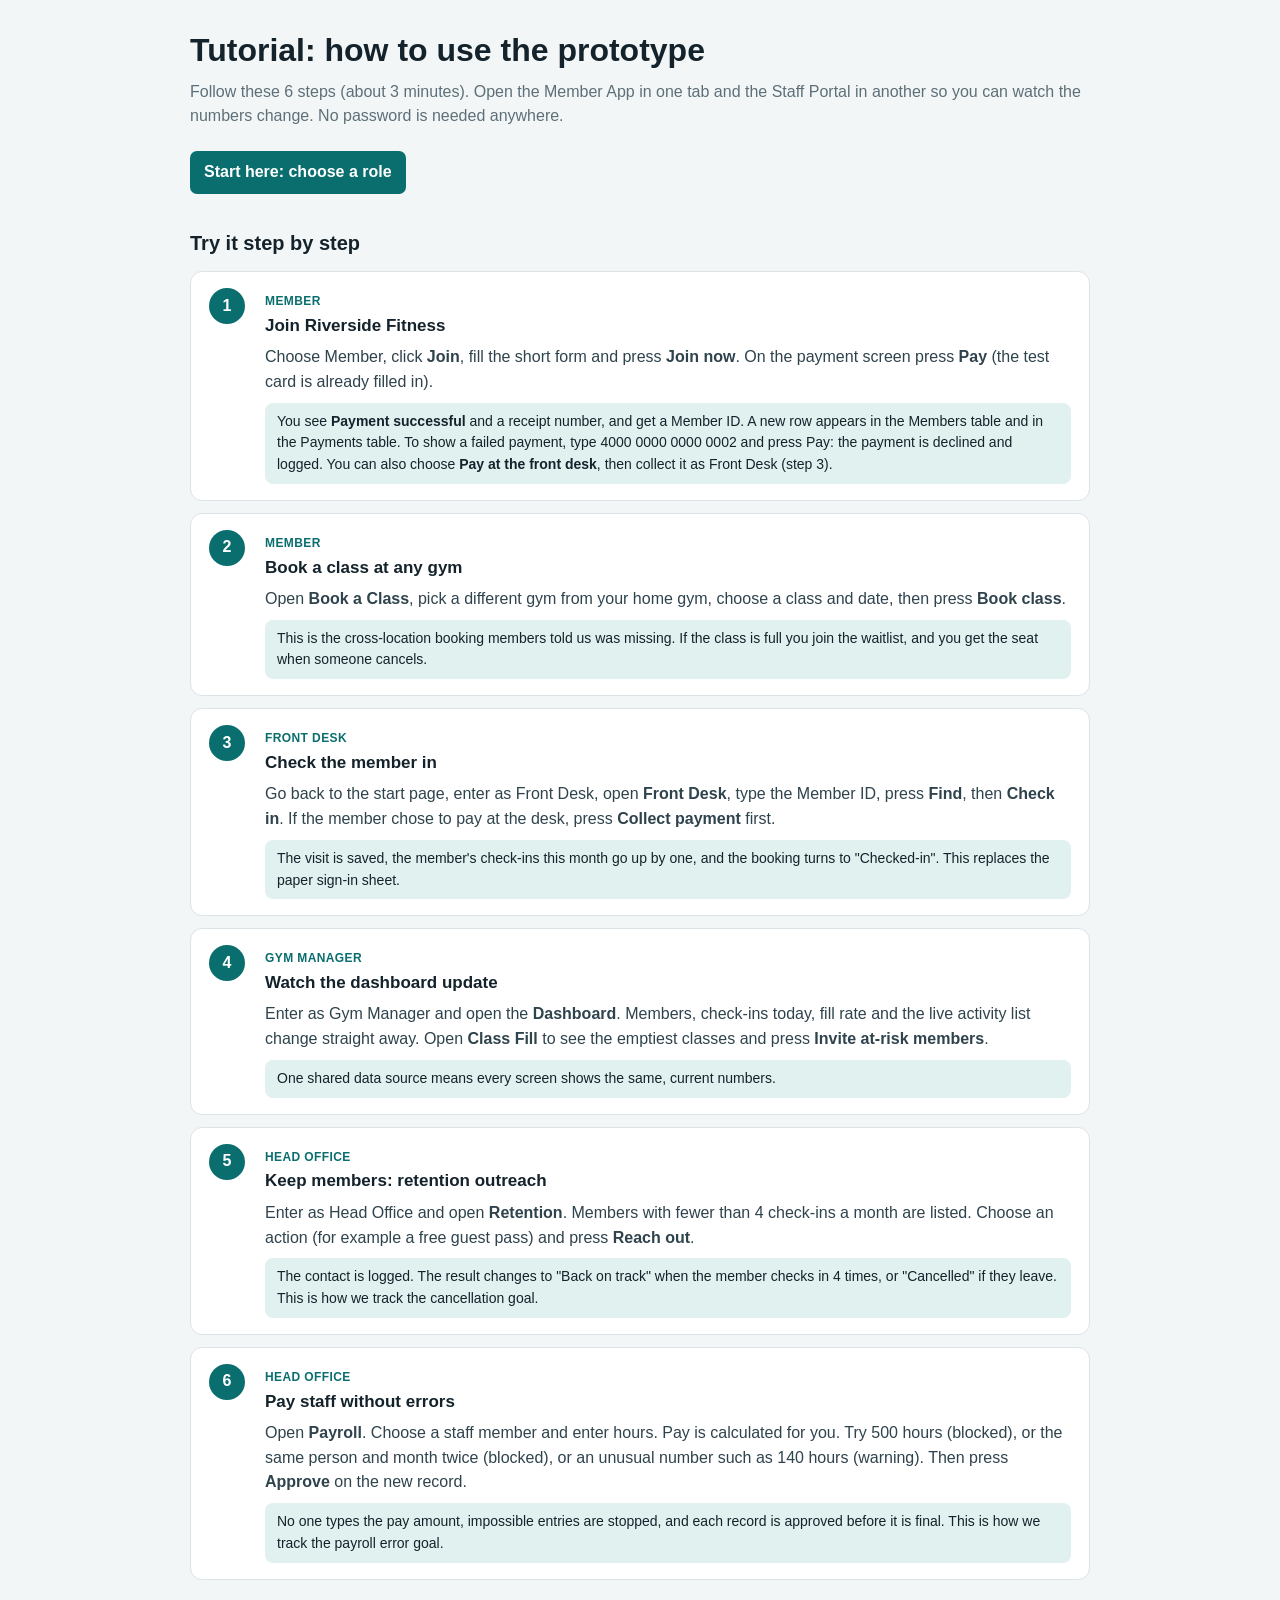
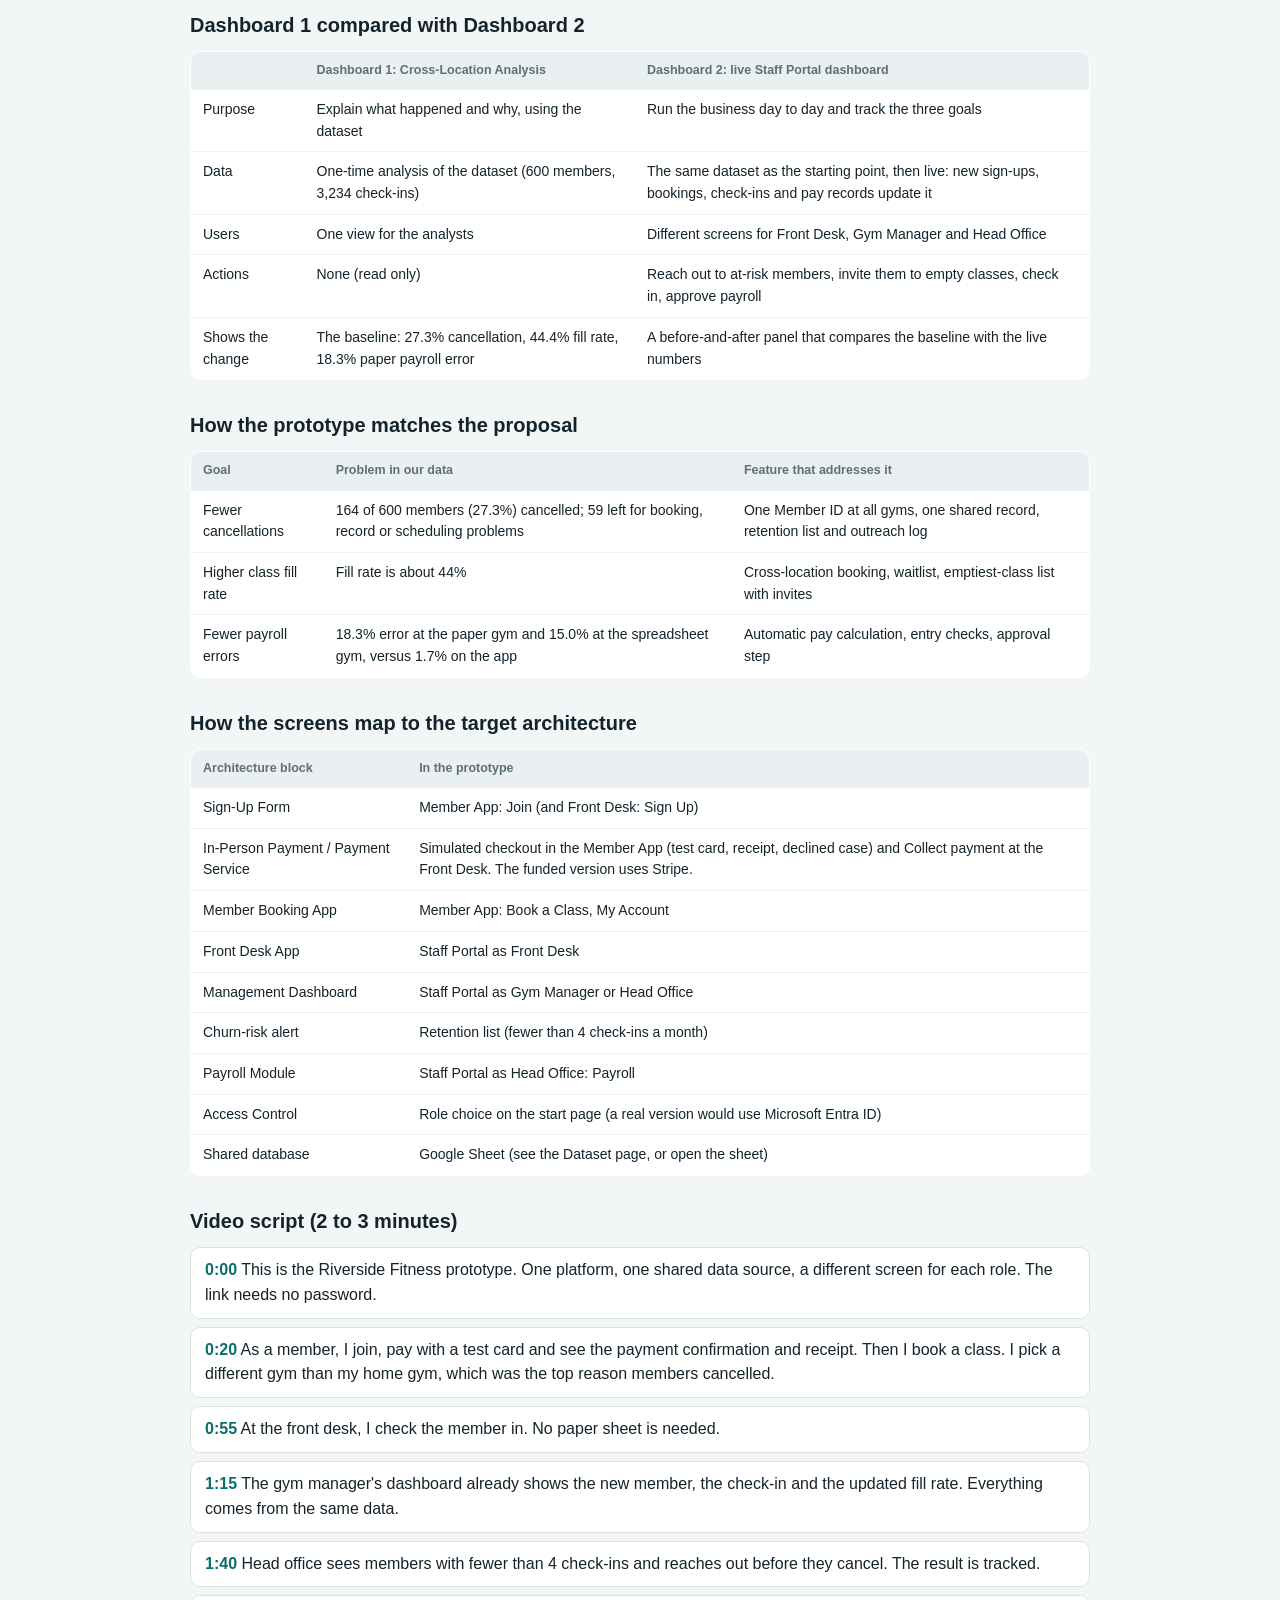
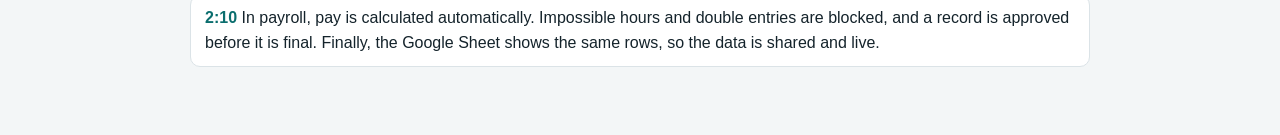
==== guide.html @ 90546bf1 "Add files via upload" ====
<!doctype html>
<html lang="en"><head><meta charset="utf-8"><meta name="viewport" content="width=device-width, initial-scale=1">
<title>Riverside Fitness - Tutorial</title>
<style>
:root{--bg:#f3f6f7;--ink:#14232b;--muted:#5d6f78;--line:#dbe3e7;--brand:#0b6e6e}
*{box-sizing:border-box}body{margin:0;background:var(--bg);color:var(--ink);font:16px/1.55 -apple-system,Segoe UI,Roboto,Arial,sans-serif;padding:26px 16px 60px}
.w{max-width:900px;margin:0 auto}h1{margin:0 0 4px}h2{margin:30px 0 10px;font-size:20px}.lead{color:var(--muted);margin:0 0 18px}
.step{background:#fff;border:1px solid var(--line);border-radius:12px;padding:16px 18px;margin:12px 0;display:grid;grid-template-columns:42px 1fr;gap:14px}
.n{width:36px;height:36px;border-radius:50%;background:var(--brand);color:#fff;display:grid;place-items:center;font-weight:700}
.step h3{margin:0 0 2px;font-size:17px}.who{font-size:12px;font-weight:700;text-transform:uppercase;letter-spacing:.4px;color:var(--brand)}
.step p{margin:6px 0 0;color:#2f434d}.exp{background:#e1f1f0;border-radius:8px;padding:8px 12px;margin-top:8px;font-size:14px}
table{width:100%;border-collapse:collapse;background:#fff;border:1px solid var(--line);border-radius:10px;overflow:hidden;font-size:14px}
th,td{text-align:left;padding:9px 12px;border-bottom:1px solid #edf1f3;vertical-align:top}th{background:#eaf0f2;color:var(--muted);font-size:12.5px}
.tw{overflow-x:auto}a{color:var(--brand);font-weight:600}.btn{display:inline-block;background:var(--brand);color:#fff;border-radius:7px;padding:9px 14px;text-decoration:none;margin:4px 6px 4px 0}
.script p{background:#fff;border:1px solid var(--line);border-radius:10px;padding:10px 14px;margin:8px 0}.script b{color:var(--brand)}
</style></head><body><div class="w">
<h1>Tutorial: how to use the prototype</h1>
<p class="lead">Follow these 6 steps (about 3 minutes). Open the Member App in one tab and the Staff Portal in another so you can watch the numbers change. No password is needed anywhere.</p>
<a class="btn" href="index.html">Start here: choose a role</a>

<h2>Try it step by step</h2>
<div class="step"><div class="n">1</div><div><span class="who">Member</span><h3>Join Riverside Fitness</h3>
<p>Choose Member, click <b>Join</b>, fill the short form and press <b>Join now</b>. On the payment screen press <b>Pay</b> (the test card is already filled in).</p>
<div class="exp">You see <b>Payment successful</b> and a receipt number, and get a Member ID. A new row appears in the Members table and in the Payments table. To show a failed payment, type 4000 0000 0000 0002 and press Pay: the payment is declined and logged. You can also choose <b>Pay at the front desk</b>, then collect it as Front Desk (step 3).</div></div></div>
<div class="step"><div class="n">2</div><div><span class="who">Member</span><h3>Book a class at any gym</h3>
<p>Open <b>Book a Class</b>, pick a different gym from your home gym, choose a class and date, then press <b>Book class</b>.</p>
<div class="exp">This is the cross-location booking members told us was missing. If the class is full you join the waitlist, and you get the seat when someone cancels.</div></div></div>
<div class="step"><div class="n">3</div><div><span class="who">Front Desk</span><h3>Check the member in</h3>
<p>Go back to the start page, enter as Front Desk, open <b>Front Desk</b>, type the Member ID, press <b>Find</b>, then <b>Check in</b>. If the member chose to pay at the desk, press <b>Collect payment</b> first.</p>
<div class="exp">The visit is saved, the member's check-ins this month go up by one, and the booking turns to "Checked-in". This replaces the paper sign-in sheet.</div></div></div>
<div class="step"><div class="n">4</div><div><span class="who">Gym Manager</span><h3>Watch the dashboard update</h3>
<p>Enter as Gym Manager and open the <b>Dashboard</b>. Members, check-ins today, fill rate and the live activity list change straight away. Open <b>Class Fill</b> to see the emptiest classes and press <b>Invite at-risk members</b>.</p>
<div class="exp">One shared data source means every screen shows the same, current numbers.</div></div></div>
<div class="step"><div class="n">5</div><div><span class="who">Head Office</span><h3>Keep members: retention outreach</h3>
<p>Enter as Head Office and open <b>Retention</b>. Members with fewer than 4 check-ins a month are listed. Choose an action (for example a free guest pass) and press <b>Reach out</b>.</p>
<div class="exp">The contact is logged. The result changes to "Back on track" when the member checks in 4 times, or "Cancelled" if they leave. This is how we track the cancellation goal.</div></div></div>
<div class="step"><div class="n">6</div><div><span class="who">Head Office</span><h3>Pay staff without errors</h3>
<p>Open <b>Payroll</b>. Choose a staff member and enter hours. Pay is calculated for you. Try 500 hours (blocked), or the same person and month twice (blocked), or an unusual number such as 140 hours (warning). Then press <b>Approve</b> on the new record.</p>
<div class="exp">No one types the pay amount, impossible entries are stopped, and each record is approved before it is final. This is how we track the payroll error goal.</div></div></div>

<h2>Dashboard 1 compared with Dashboard 2</h2>
<div class="tw"><table><thead><tr><th></th><th>Dashboard 1: Cross-Location Analysis</th><th>Dashboard 2: live Staff Portal dashboard</th></tr></thead><tbody>
<tr><td>Purpose</td><td>Explain what happened and why, using the dataset</td><td>Run the business day to day and track the three goals</td></tr>
<tr><td>Data</td><td>One-time analysis of the dataset (600 members, 3,234 check-ins)</td><td>The same dataset as the starting point, then live: new sign-ups, bookings, check-ins and pay records update it</td></tr>
<tr><td>Users</td><td>One view for the analysts</td><td>Different screens for Front Desk, Gym Manager and Head Office</td></tr>
<tr><td>Actions</td><td>None (read only)</td><td>Reach out to at-risk members, invite them to empty classes, check in, approve payroll</td></tr>
<tr><td>Shows the change</td><td>The baseline: 27.3% cancellation, 44.4% fill rate, 18.3% paper payroll error</td><td>A before-and-after panel that compares the baseline with the live numbers</td></tr>
</tbody></table></div>

<h2>How the prototype matches the proposal</h2>
<div class="tw"><table><thead><tr><th>Goal</th><th>Problem in our data</th><th>Feature that addresses it</th></tr></thead><tbody>
<tr><td>Fewer cancellations</td><td>164 of 600 members (27.3%) cancelled; 59 left for booking, record or scheduling problems</td><td>One Member ID at all gyms, one shared record, retention list and outreach log</td></tr>
<tr><td>Higher class fill rate</td><td>Fill rate is about 44%</td><td>Cross-location booking, waitlist, emptiest-class list with invites</td></tr>
<tr><td>Fewer payroll errors</td><td>18.3% error at the paper gym and 15.0% at the spreadsheet gym, versus 1.7% on the app</td><td>Automatic pay calculation, entry checks, approval step</td></tr>
</tbody></table></div>

<h2>How the screens map to the target architecture</h2>
<div class="tw"><table><thead><tr><th>Architecture block</th><th>In the prototype</th></tr></thead><tbody>
<tr><td>Sign-Up Form</td><td>Member App: Join (and Front Desk: Sign Up)</td></tr>
<tr><td>In-Person Payment / Payment Service</td><td>Simulated checkout in the Member App (test card, receipt, declined case) and Collect payment at the Front Desk. The funded version uses Stripe.</td></tr>
<tr><td>Member Booking App</td><td>Member App: Book a Class, My Account</td></tr>
<tr><td>Front Desk App</td><td>Staff Portal as Front Desk</td></tr>
<tr><td>Management Dashboard</td><td>Staff Portal as Gym Manager or Head Office</td></tr>
<tr><td>Churn-risk alert</td><td>Retention list (fewer than 4 check-ins a month)</td></tr>
<tr><td>Payroll Module</td><td>Staff Portal as Head Office: Payroll</td></tr>
<tr><td>Access Control</td><td>Role choice on the start page (a real version would use Microsoft Entra ID)</td></tr>
<tr><td>Shared database</td><td>Google Sheet (see the Dataset page, or open the sheet)</td></tr>
</tbody></table></div>

<h2>Video script (2 to 3 minutes)</h2>
<div class="script">
<p><b>0:00</b> This is the Riverside Fitness prototype. One platform, one shared data source, a different screen for each role. The link needs no password.</p>
<p><b>0:20</b> As a member, I join, pay with a test card and see the payment confirmation and receipt. Then I book a class. I pick a different gym than my home gym, which was the top reason members cancelled.</p>
<p><b>0:55</b> At the front desk, I check the member in. No paper sheet is needed.</p>
<p><b>1:15</b> The gym manager's dashboard already shows the new member, the check-in and the updated fill rate. Everything comes from the same data.</p>
<p><b>1:40</b> Head office sees members with fewer than 4 check-ins and reaches out before they cancel. The result is tracked.</p>
<p><b>2:10</b> In payroll, pay is calculated automatically. Impossible hours and double entries are blocked, and a record is approved before it is final. Finally, the Google Sheet shows the same rows, so the data is shared and live.</p>
</div>
</div></body></html>
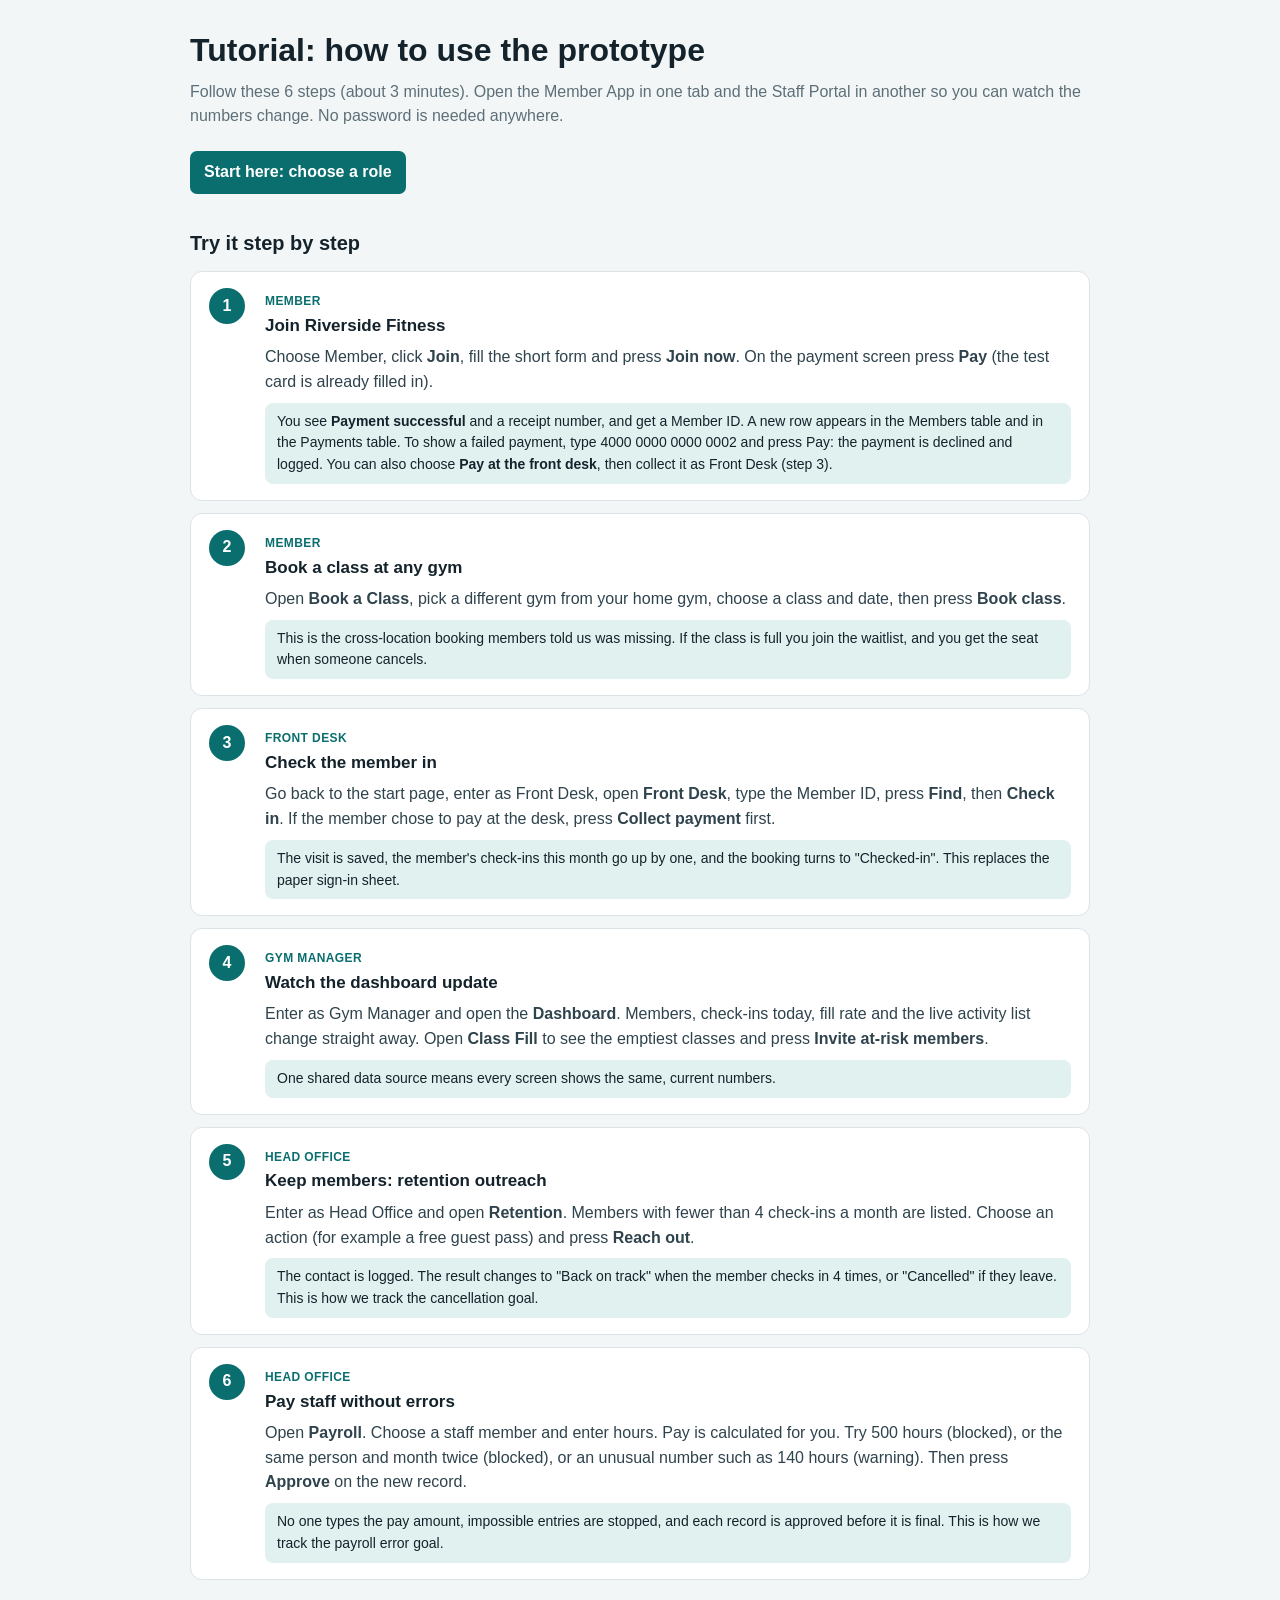
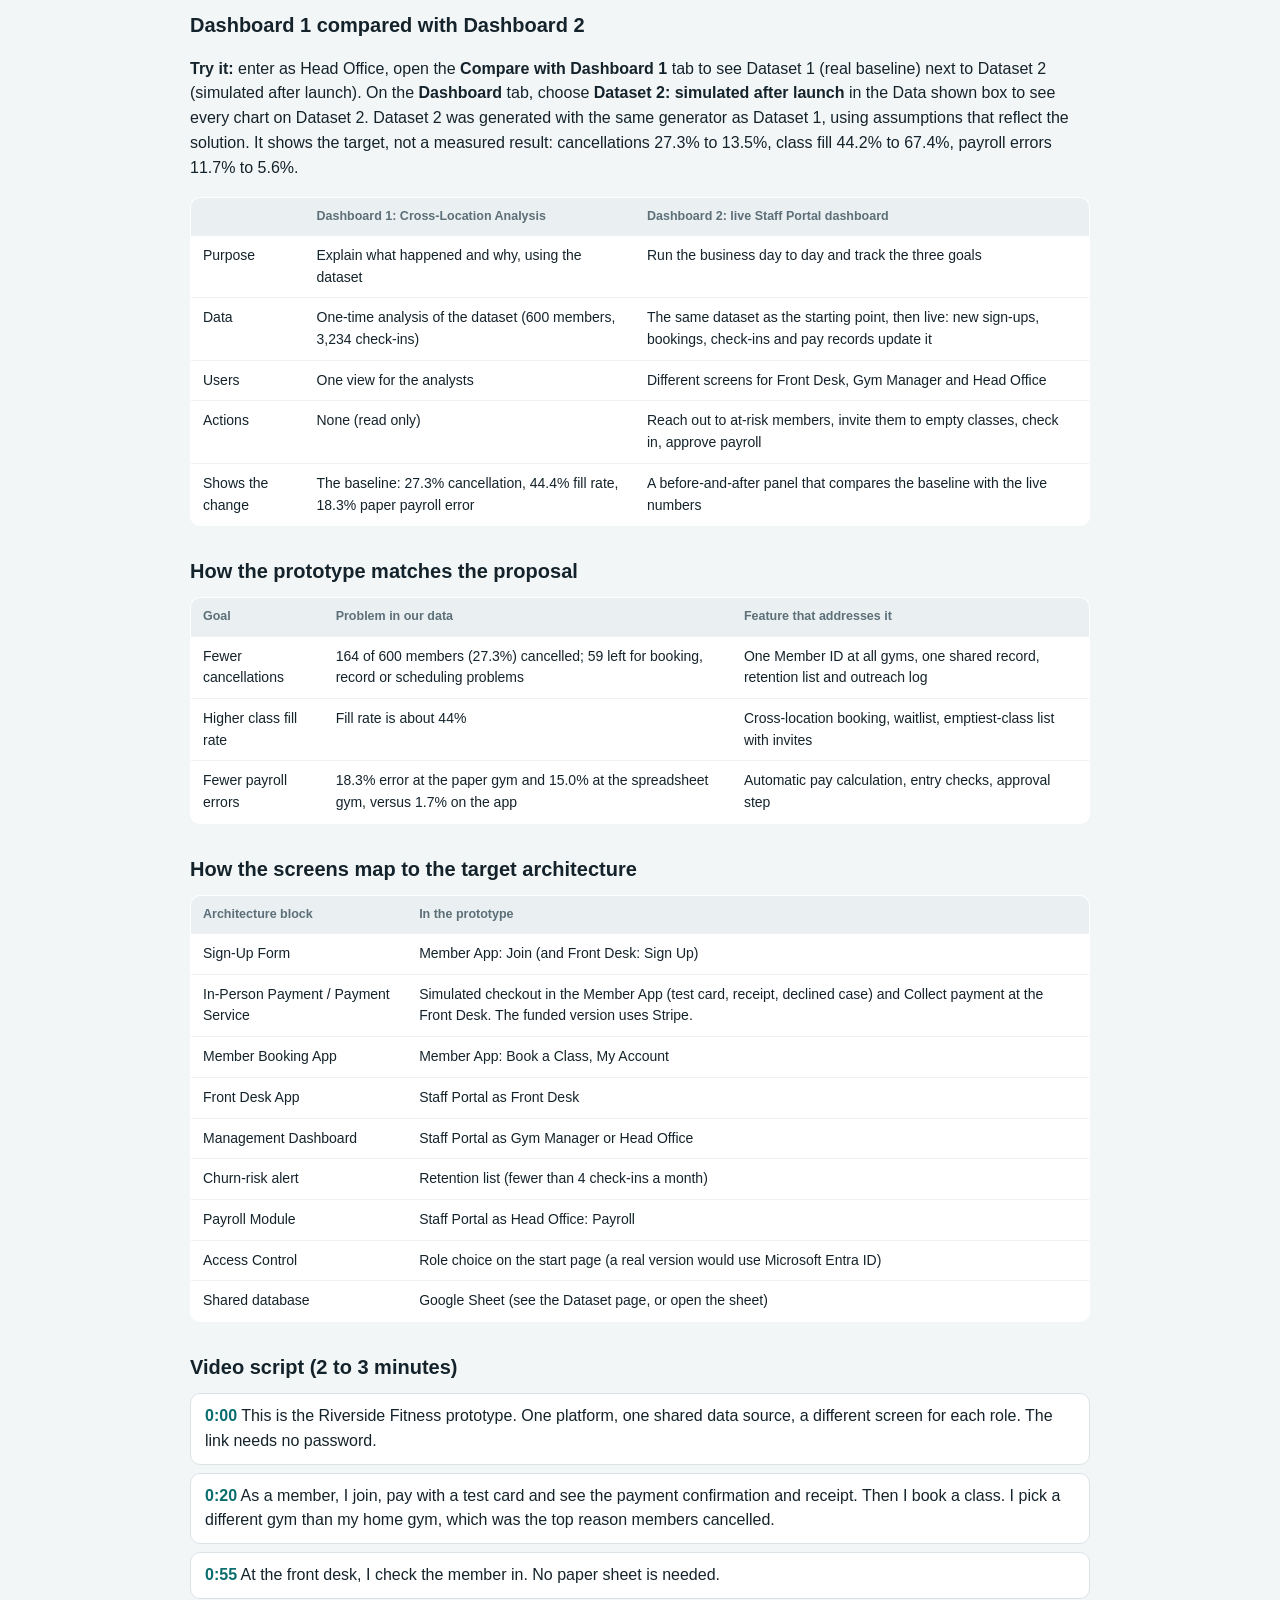
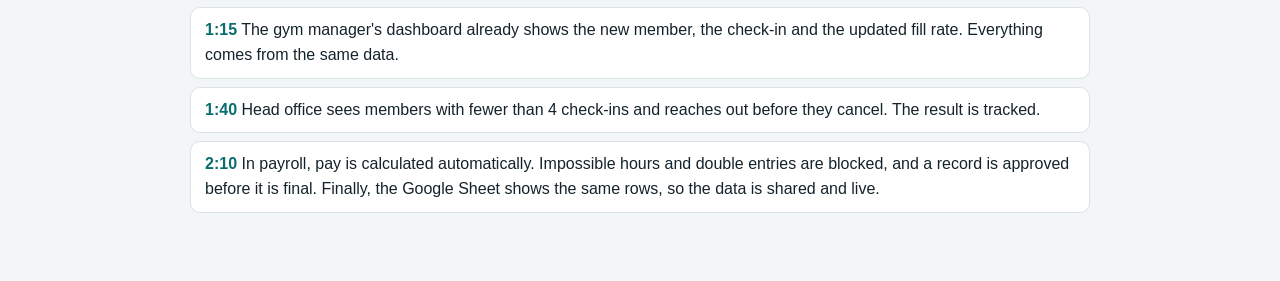
==== commit 90ce7aa3: "Add files via upload" ====
--- a/guide.html
+++ b/guide.html
@@ -39,6 +39,7 @@
 <div class="exp">No one types the pay amount, impossible entries are stopped, and each record is approved before it is final. This is how we track the payroll error goal.</div></div></div>
 
 <h2>Dashboard 1 compared with Dashboard 2</h2>
+<p><b>Try it:</b> enter as Head Office, open the <b>Compare with Dashboard 1</b> tab to see Dataset 1 (real baseline) next to Dataset 2 (simulated after launch). On the <b>Dashboard</b> tab, choose <b>Dataset 2: simulated after launch</b> in the Data shown box to see every chart on Dataset 2. Dataset 2 was generated with the same generator as Dataset 1, using assumptions that reflect the solution. It shows the target, not a measured result: cancellations 27.3% to 13.5%, class fill 44.2% to 67.4%, payroll errors 11.7% to 5.6%.</p>
 <div class="tw"><table><thead><tr><th></th><th>Dashboard 1: Cross-Location Analysis</th><th>Dashboard 2: live Staff Portal dashboard</th></tr></thead><tbody>
 <tr><td>Purpose</td><td>Explain what happened and why, using the dataset</td><td>Run the business day to day and track the three goals</td></tr>
 <tr><td>Data</td><td>One-time analysis of the dataset (600 members, 3,234 check-ins)</td><td>The same dataset as the starting point, then live: new sign-ups, bookings, check-ins and pay records update it</td></tr>
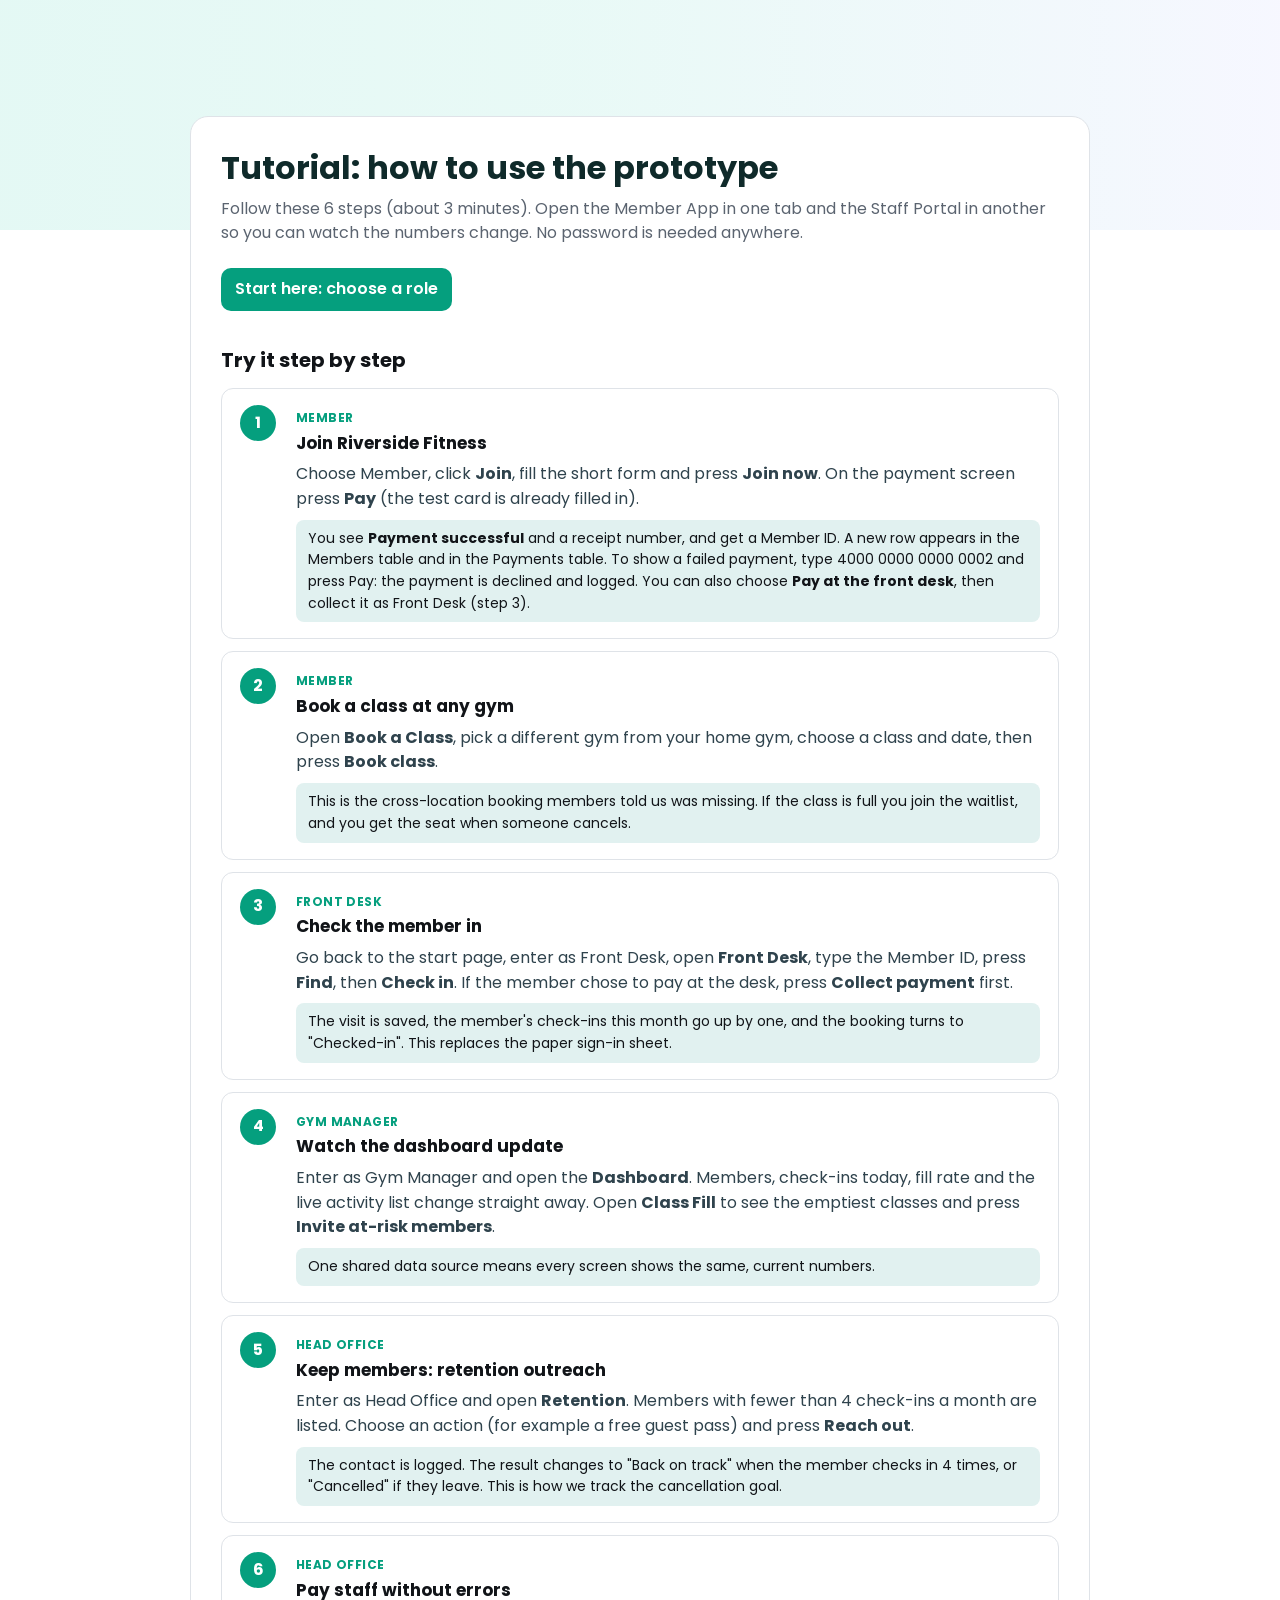
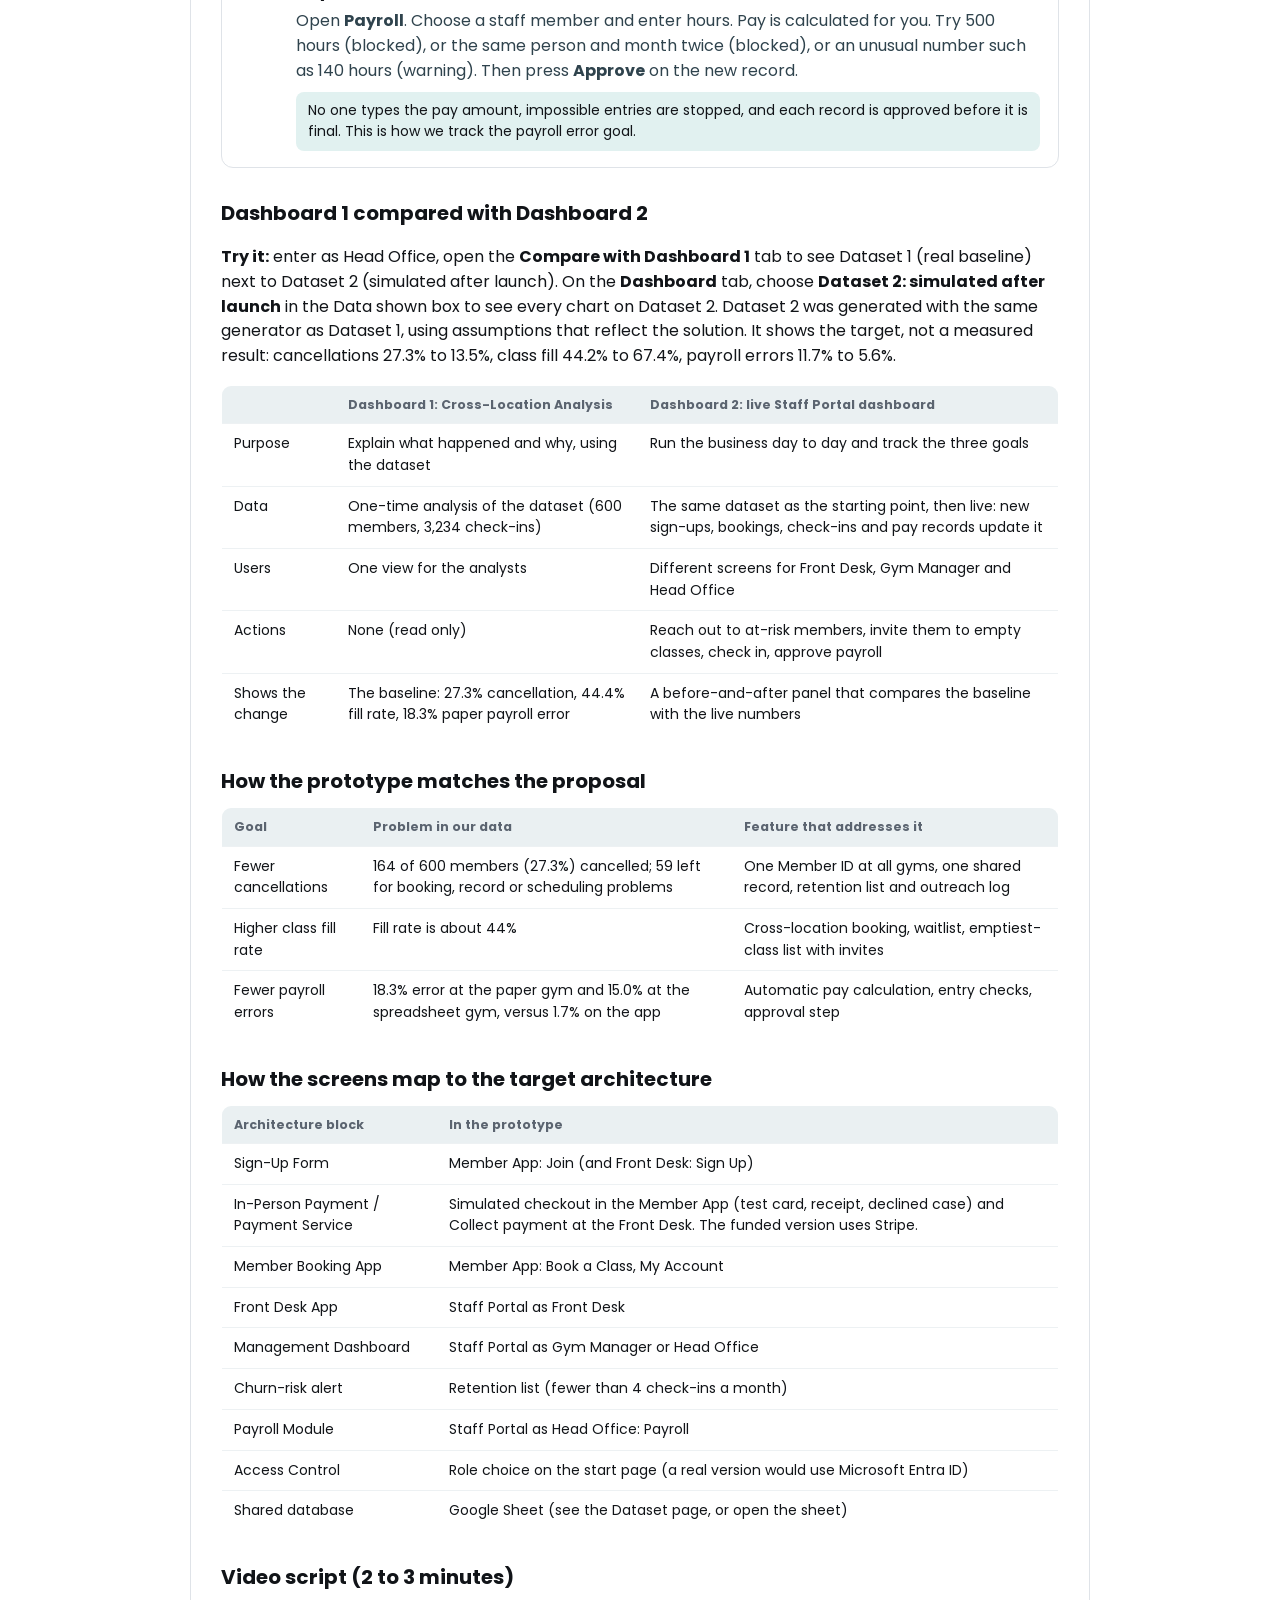
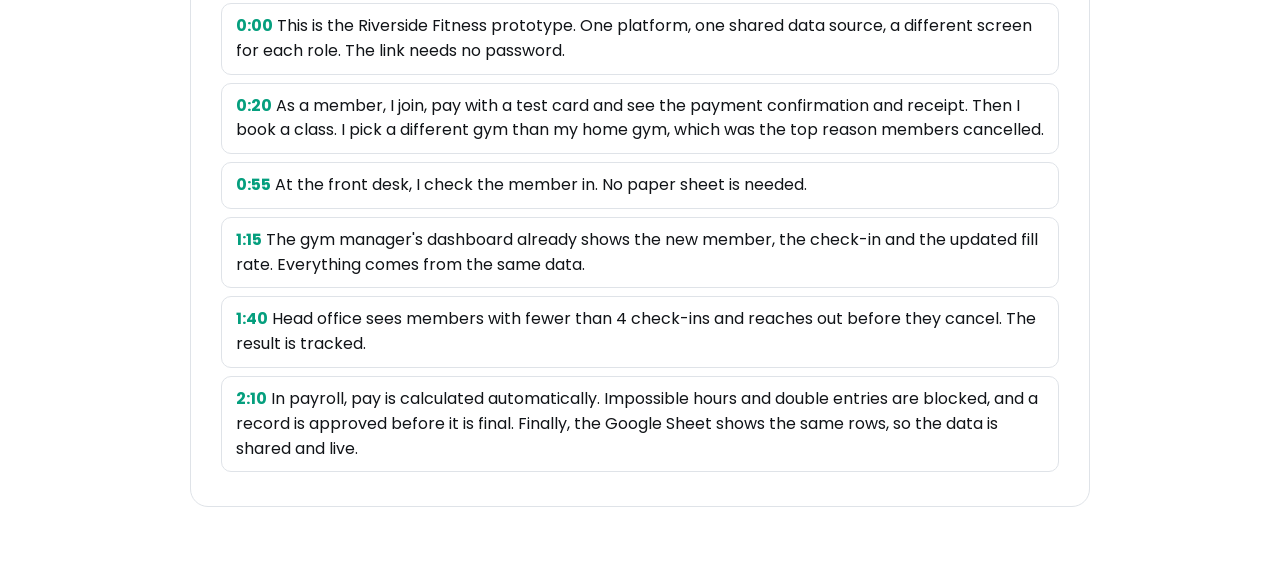
==== commit 2993f3c0: "Update guide.html" ====
--- a/guide.html
+++ b/guide.html
@@ -13,7 +13,7 @@
 th,td{text-align:left;padding:9px 12px;border-bottom:1px solid #edf1f3;vertical-align:top}th{background:#eaf0f2;color:var(--muted);font-size:12.5px}
 .tw{overflow-x:auto}a{color:var(--brand);font-weight:600}.btn{display:inline-block;background:var(--brand);color:#fff;border-radius:7px;padding:9px 14px;text-decoration:none;margin:4px 6px 4px 0}
 .script p{background:#fff;border:1px solid var(--line);border-radius:10px;padding:10px 14px;margin:8px 0}.script b{color:var(--brand)}
-</style></head><body><div class="w">
+</style><link rel="stylesheet" href="theme.css"></head><body class="doc"><div class="w">
 <h1>Tutorial: how to use the prototype</h1>
 <p class="lead">Follow these 6 steps (about 3 minutes). Open the Member App in one tab and the Staff Portal in another so you can watch the numbers change. No password is needed anywhere.</p>
 <a class="btn" href="index.html">Start here: choose a role</a>
--- a/theme.css
+++ b/theme.css
@@ -0,0 +1,55 @@
+/* Riverside Fitness theme v3 - light mint/periwinkle + green accent (Glofox-inspired) */
+@import url('https://fonts.googleapis.com/css2?family=Poppins:wght@400;500;600;700&display=swap');
+:root{
+  --art:url("data:image/svg+xml,%3Csvg xmlns='http://www.w3.org/2000/svg' viewBox='0 0 1600 400' preserveAspectRatio='xMidYMid slice'%3E%3Cdefs%3E%3CradialGradient id='a' cx='50%25' cy='50%25' r='50%25'%3E%3Cstop offset='0' stop-color='%237ee8d6' stop-opacity='.55'/%3E%3Cstop offset='1' stop-color='%237ee8d6' stop-opacity='0'/%3E%3C/radialGradient%3E%3CradialGradient id='b' cx='50%25' cy='50%25' r='50%25'%3E%3Cstop offset='0' stop-color='%238b93f0' stop-opacity='.55'/%3E%3Cstop offset='1' stop-color='%238b93f0' stop-opacity='0'/%3E%3C/radialGradient%3E%3C/defs%3E%3Ccircle cx='1250' cy='60' r='340' fill='url(%23a)'/%3E%3Ccircle cx='1500' cy='380' r='300' fill='url(%23b)'/%3E%3Cg transform='translate(1020 70)'%3E%3Crect width='190' height='96' rx='14' fill='white' fill-opacity='.92'/%3E%3Ccircle cx='34' cy='36' r='16' fill='%23c7d2fe'/%3E%3Crect x='62' y='26' width='90' height='9' rx='4' fill='%23111'/%3E%3Crect x='62' y='46' width='60' height='7' rx='3' fill='%239ca3af'/%3E%3Ccircle cx='166' cy='30' r='8' fill='%2310b981'/%3E%3Crect x='20' y='68' width='150' height='9' rx='4' fill='%23e5e7eb'/%3E%3C/g%3E%3Cg transform='translate(1190 190)'%3E%3Crect width='200' height='88' rx='14' fill='white' fill-opacity='.92'/%3E%3Crect x='18' y='20' width='42' height='42' rx='10' fill='%23e0e7ff'/%3E%3Crect x='74' y='22' width='96' height='8' rx='4' fill='%236b7280'/%3E%3Ctext x='74' y='62' font-family='Arial' font-weight='700' font-size='28' fill='%23111'%3E128%3C/text%3E%3C/g%3E%3C/svg%3E");
+  --dots:url("data:image/svg+xml,%3Csvg xmlns='http://www.w3.org/2000/svg' width='32' height='32'%3E%3Ccircle cx='2' cy='2' r='1.3' fill='%2523059669' fill-opacity='.08'/%3E%3C/svg%3E");
+  --ink:#111418; --muted:#5b6470; --line:#dfe3e8; --tile:#dde3e9;
+  --brand:#059f7e; --brand-dark:#047857; --green:#059f7e; --greenD:#065f46;
+  --mint:#8fe6dc; --peri:#7c8ae0;
+  --grad:linear-gradient(120deg,#a5ecea 0%,#86e3d6 45%,#7c8ae0 100%);
+}
+body{font-family:'Poppins','Segoe UI',system-ui,-apple-system,Arial,sans-serif!important;background:#fff;background-image:var(--dots);color:var(--ink)}
+:root{--lightA:#e3f8f4;--lightB:#e6e9ff}
+header{background:linear-gradient(100deg,#e9faf6,#e8ecff)!important;color:#0f2a2a!important;box-shadow:0 1px 0 var(--line)}
+header h1{font-size:20px;font-weight:600;color:#0f2a2a!important}
+header a{color:#065f46!important}
+header .pill{background:#fff!important;color:#065f46!important;border:1px solid #cfe9e3}
+header button,header .btn{background:#fff!important;color:#0f2a2a!important;border:1px solid #cfe9e3!important;box-shadow:none!important;margin-top:0}
+header .sub,header p,header small{color:#35625c!important}
+nav{background:#fff;box-shadow:none;border-bottom:1px solid var(--line)}
+nav button{font-family:inherit;font-weight:500}
+nav button.on{color:var(--greenD)!important;border-bottom-color:var(--green)!important}
+.card{background:#fff;border:1px solid var(--line);border-radius:16px;box-shadow:none;transition:box-shadow .2s}
+.card:hover{box-shadow:0 10px 26px rgba(17,20,24,.08)}
+.card h3{color:var(--greenD)!important;letter-spacing:1.2px!important;font-weight:600!important}
+input,select{background:#f3f4f6!important;border:1px solid var(--line)!important;border-radius:8px!important;font-family:inherit}
+.btn{background:var(--green);color:#fff;border-radius:10px;font-family:inherit;box-shadow:none}
+.btn:hover{background:var(--brand-dark)}
+.btn.ghost{background:#fff;border:1px solid var(--line);color:var(--ink)}
+/* hero band under the menu: light mint/periwinkle with photo strip on the right */
+.hero{position:relative;overflow:hidden;color:#0f2a2a;padding:44px 20px 50px;background:radial-gradient(circle at 20% 0%,#fff,transparent 50%),linear-gradient(100deg,#d9f6f0,#e2e6ff)}
+.hero .in{position:relative;z-index:2;max-width:1180px;margin:0 auto;padding:0 16px}
+.hero h2{font-size:34px;font-weight:600;margin:0 0 8px;color:#0f2a2a;letter-spacing:-.4px;line-height:1.2}
+.hero p{margin:0;font-size:15px;color:#35625c;max-width:520px}
+.hero .in::before{content:'Riverside Fitness - one platform, three gyms';display:inline-block;background:#fff;border:1px solid #cfe9e3;border-radius:8px;padding:6px 12px;font-size:12px;font-weight:500;margin-bottom:14px;color:#065f46}
+.hero::after{content:'';position:absolute;z-index:1;right:0;top:0;bottom:0;width:58%;background-size:34% 100%;background-repeat:no-repeat;background-position:0 30%,50% 30%,100% 30%;
+ -webkit-mask-image:linear-gradient(to right,transparent,#000 45%);mask-image:linear-gradient(to right,transparent,#000 45%)}
+.hero:has(#heroTitle)::after{background-image:url(img/elliptical.jpg),url(img/zumba.jpg),url(img/yoga.jpg)}
+.hero:not(:has(#heroTitle))::after{background-image:url(img/ropes.jpg),url(img/dumbbells.jpg),url(img/kettlebell.jpg)}
+@media(max-width:700px){.hero::after{width:100%;opacity:.25}.hero h2{font-size:26px}}
+/* start page: light left panel, photo on the right */
+body.landing{min-height:100vh;color:#0f2a2a;background:linear-gradient(120deg,#dff7f2,#e4e8ff)}
+@media(min-width:900px){body.landing{background:linear-gradient(90deg,#e6f8f4 0%,#e6f8f4 40%,rgba(230,248,244,0) 40.1%),linear-gradient(rgba(255,255,255,.10),rgba(255,255,255,.10)),url(img/hero-gym.jpg) 70% center/cover no-repeat,#e6f8f4}
+ body.landing h1,body.landing .lead,body.landing .note{max-width:34%}}
+body.landing h1{font-size:40px;font-weight:600;letter-spacing:-.5px;line-height:1.15;color:#0f2a2a}
+body.landing .lead{color:#35625c}
+body.landing .c{background:#fff;color:#111418;border:1px solid #e3ece9;border-radius:16px;box-shadow:0 12px 30px rgba(15,42,42,.14)}
+body.landing .c h2{color:var(--greenD)}
+body.landing .c button{background:var(--green);color:#fff;border-radius:10px}
+body.landing a{color:#065f46}
+body.landing .note{color:#35625c}
+/* tutorial page: light photo banner */
+body.doc{background:#fff;position:relative}
+body.doc::before{content:'';position:absolute;left:0;right:0;top:0;height:230px;z-index:0;background:linear-gradient(90deg,rgba(227,248,244,.97) 0%,rgba(227,248,244,.8) 45%,rgba(230,233,255,.35) 100%),url(img/weights.jpg) center 40%/cover}
+body.doc .w{position:relative;z-index:1;background:#fff;border:1px solid var(--line);border-radius:18px;padding:26px 30px;margin-top:90px}
+body.doc h1{color:#0f2a2a}
